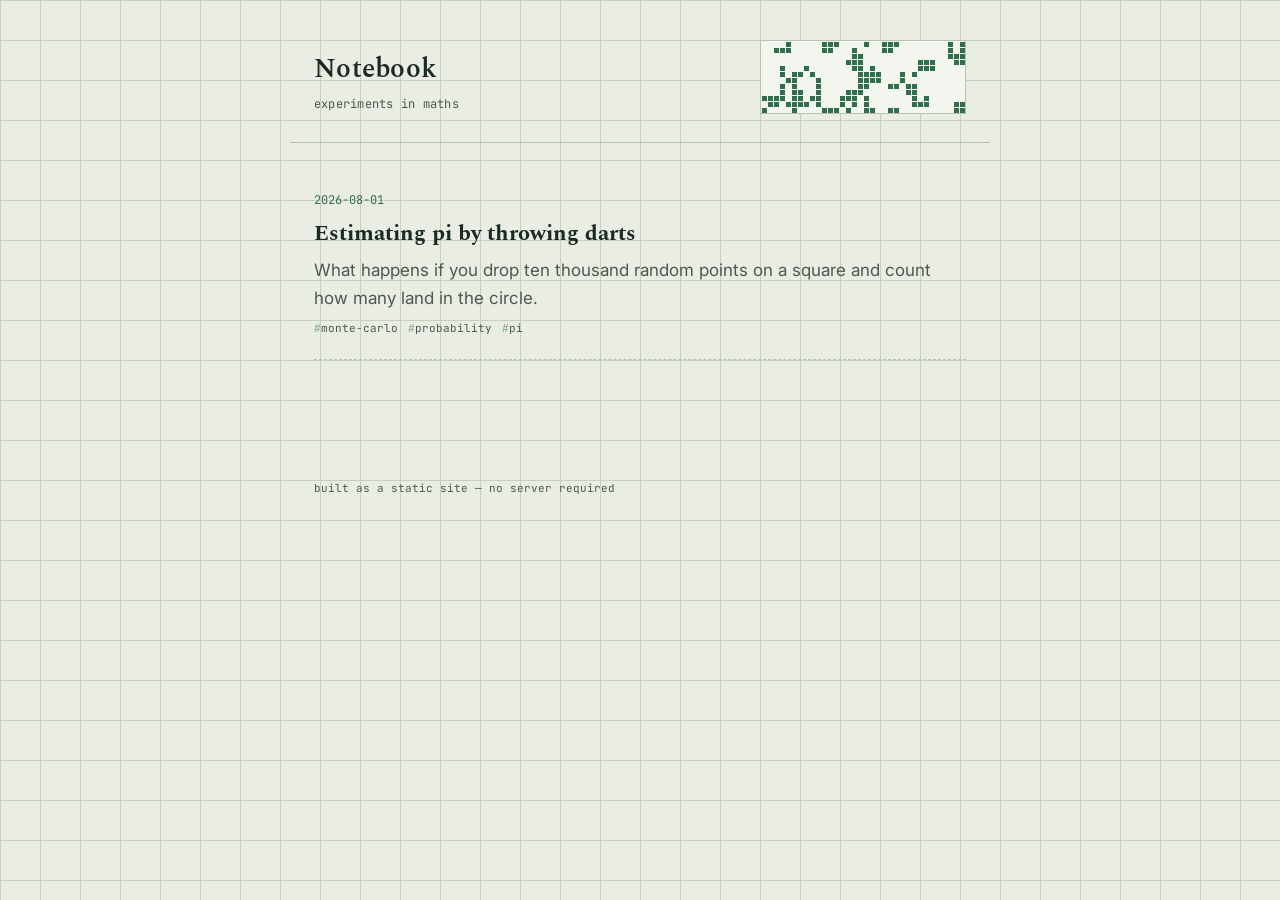
==== index.html @ 2cc1c885 "Update index.html" ====
<!DOCTYPE html>
<html lang="en">
<head>
<meta charset="UTF-8">
<meta name="viewport" content="width=device-width, initial-scale=1.0">
<title>Notebook — experiments in maths</title>
<meta name="description" content="A running notebook of small maths ideas explored in code.">
<link rel="preconnect" href="https://fonts.googleapis.com">
<link href="https://fonts.googleapis.com/css2?family=Spectral:wght@500;600&family=Inter:wght@400;500&family=JetBrains+Mono:wght@400;500&display=swap" rel="stylesheet">
<link rel="stylesheet" href="css/style.css">
<link rel="icon" href="favicon.ico" type="image/x-icon">
</head>
<body>

<header class="site-header">
  <div>
    <h1 class="site-title"><a href="index.html">Notebook</a></h1>
    <p class="site-tagline">experiments in maths</p>
  </div>
  <canvas class="life-strip" id="life-strip" aria-hidden="true"></canvas>
</header>

<main class="page">
  <ul class="entry-list" id="entry-list" hidden></ul>

  <div class="empty-page" id="empty-state">
    <h2>This notebook is empty.</h2>
    <p>
      Entries will appear here once the first one is published.
      Add a Markdown file to <code>posts/</code> and an entry to
      <code>posts/manifest.js</code> to get started — see the
      project <code>README.md</code> for the full walkthrough.
    </p>
  </div>
</main>

<footer class="site-footer">built as a static site — no server required</footer>

<script src="js/life-strip.js"></script>
<script src="posts/manifest.js"></script>
<script>
  mountLifeStrip(document.getElementById('life-strip'));

  var posts = (window.POSTS || []).slice().sort(function (a, b) {
    return a.date < b.date ? 1 : -1;
  });

  if (posts.length > 0) {
    document.getElementById('empty-state').hidden = true;
    var list = document.getElementById('entry-list');
    list.hidden = false;
    posts.forEach(function (post) {
      var li = document.createElement('li');

      var date = document.createElement('span');
      date.className = 'entry-date';
      date.textContent = post.date;

      var title = document.createElement('h2');
      title.className = 'entry-title';
      var a = document.createElement('a');
      a.href = 'post.html?post=' + encodeURIComponent(post.slug);
      a.textContent = post.title;
      title.appendChild(a);

      var summary = document.createElement('p');
      summary.className = 'entry-summary';
      summary.textContent = post.summary || '';

      li.appendChild(date);
      li.appendChild(title);
      li.appendChild(summary);

      if (post.tags && post.tags.length) {
        var tags = document.createElement('div');
        tags.className = 'entry-tags';
        post.tags.forEach(function (t) {
          var span = document.createElement('span');
          span.textContent = t;
          tags.appendChild(span);
        });
        li.appendChild(tags);
      }

      list.appendChild(li);
    });
  }
</script>
</body>
</html>
---- css/style.css ----
/* ============================================================
   Design tokens
   Concept: a working mathematician's notebook, rendered digitally.
   Grid paper, ink, a single plotted-line green, sienna for the
   one interactive/live thing on the page.
   ============================================================ */

:root {
  --paper:      #E9EDE4;
  --paper-raise:#F3F5EF;
  --ink:        #1B2A22;
  --ink-soft:   #4A5A4F;
  --grid-line:  #C7D0BE;
  --rule:       #B9C2AF;
  --plot:       #2F6F4E;   /* primary accent — plotted computation */
  --plot-dim:   #7FA98C;
  --live:       #B5542E;   /* signature accent — the one "live" thing */
  --data:       #3B5BDB;   /* used sparingly, numbers/code only */

  --font-display: 'Spectral', Georgia, serif;
  --font-body:    'Inter', -apple-system, sans-serif;
  --font-mono:    'JetBrains Mono', ui-monospace, Menlo, monospace;

  --grid-size: 40px;
  --content-w: 700px;
}

* { box-sizing: border-box; }

html { scroll-behavior: smooth; }

@media (prefers-reduced-motion: reduce) {
  html { scroll-behavior: auto; }
  *, *::before, *::after {
    animation-duration: 0.001ms !important;
    animation-iteration-count: 1 !important;
    transition-duration: 0.001ms !important;
  }
}

body {
  margin: 0;
  background:
    linear-gradient(var(--grid-line) 1px, transparent 1px) 0 0 / var(--grid-size) var(--grid-size),
    linear-gradient(90deg, var(--grid-line) 1px, transparent 1px) 0 0 / var(--grid-size) var(--grid-size),
    var(--paper);
  color: var(--ink);
  font-family: var(--font-body);
  font-size: 17px;
  line-height: 1.6;
  -webkit-font-smoothing: antialiased;
}

a { color: var(--plot); text-decoration-color: var(--plot-dim); }
a:hover { text-decoration-color: var(--plot); }
a:focus-visible, button:focus-visible {
  outline: 2px solid var(--live);
  outline-offset: 3px;
}

/* ---------------- Header / ambient signature ---------------- */

.site-header {
  max-width: var(--content-w);
  margin: 0 auto;
  padding: 40px 24px 28px;
  display: flex;
  align-items: flex-end;
  justify-content: space-between;
  gap: 16px;
  border-bottom: 1px solid var(--rule);
}

.site-title {
  font-family: var(--font-display);
  font-weight: 600;
  font-size: 27px;
  letter-spacing: 0.01em;
  margin: 0;
}

.site-title a { color: var(--ink); text-decoration: none; }

.site-tagline {
  font-family: var(--font-mono);
  font-size: 12px;
  color: var(--ink-soft);
  margin: 4px 0 0;
  letter-spacing: 0.02em;
}

/* The living cellular-automaton strip — the one signature element.
   A quiet grid of cells that evolves under Conway's Game of Life
   rules, forever, in the corner of every page. */
.life-strip {
  flex-shrink: 0;
  border: 1px solid var(--rule);
  background: var(--paper-raise);
  image-rendering: pixelated;
  display: block;
}

/* ---------------- Layout shells ---------------- */

.page {
  max-width: var(--content-w);
  margin: 0 auto;
  padding: 0 24px 96px;
}

.entry-list {
  list-style: none;
  margin: 48px 0 0;
  padding: 0;
}

.entry-list li {
  border-bottom: 1px dashed var(--rule);
  padding: 22px 0;
}
.entry-list li:first-child { padding-top: 0; }

.entry-date {
  font-family: var(--font-mono);
  font-size: 12px;
  color: var(--plot);
  display: block;
  margin-bottom: 6px;
}

.entry-title {
  font-family: var(--font-display);
  font-size: 22px;
  margin: 0 0 6px;
}
.entry-title a { text-decoration: none; color: var(--ink); }
.entry-title a:hover { color: var(--plot); }

.entry-summary { color: var(--ink-soft); margin: 0; }

.entry-tags {
  font-family: var(--font-mono);
  font-size: 11px;
  color: var(--ink-soft);
  margin-top: 8px;
}
.entry-tags span::before { content: "#"; color: var(--plot-dim); }
.entry-tags span { margin-right: 10px; }

/* ---------------- Empty notebook state ---------------- */

.empty-page {
  margin-top: 64px;
  padding: 32px 28px;
  border: 1px solid var(--rule);
  background: var(--paper-raise);
  position: relative;
}

.empty-page::before {
  content: "";
  position: absolute;
  left: 28px; right: 28px; top: 60%;
  border-top: 1px dashed var(--rule);
}

.empty-page h2 {
  font-family: var(--font-display);
  font-weight: 500;
  font-size: 19px;
  margin: 0 0 10px;
}

.empty-page p {
  color: var(--ink-soft);
  margin: 0;
}

.empty-page code {
  font-family: var(--font-mono);
  font-size: 13px;
  background: var(--paper);
  border: 1px solid var(--rule);
  padding: 1px 6px;
}

/* ---------------- Article ---------------- */

.article-header { margin: 48px 0 8px; }

.article-title {
  font-family: var(--font-display);
  font-size: 34px;
  line-height: 1.2;
  margin: 0 0 10px;
}

.article-meta {
  font-family: var(--font-mono);
  font-size: 12px;
  color: var(--plot);
}

.article-body {
  margin-top: 32px;
  font-size: 18px;
}

.article-body h2 {
  font-family: var(--font-display);
  font-size: 24px;
  margin: 40px 0 14px;
}

.article-body h3 {
  font-family: var(--font-display);
  font-size: 19px;
  margin: 32px 0 12px;
}

.article-body p { margin: 0 0 18px; }

.article-body code {
  font-family: var(--font-mono);
  font-size: 0.85em;
  background: var(--paper-raise);
  border: 1px solid var(--rule);
  padding: 1px 5px;
}

.article-body pre {
  font-family: var(--font-mono);
  font-size: 13px;
  background: var(--paper-raise);
  border: 1px solid var(--rule);
  padding: 16px;
  overflow-x: auto;
}
.article-body pre code { border: none; padding: 0; background: none; }

.article-body blockquote {
  margin: 0 0 18px;
  padding-left: 16px;
  border-left: 2px solid var(--plot-dim);
  color: var(--ink-soft);
}

/* margin note style for inline data callouts written by the author */
.article-body .note,
.article-body table {
  font-size: 15px;
}

.article-body table {
  border-collapse: collapse;
  width: 100%;
  margin: 0 0 18px;
}
.article-body th, .article-body td {
  border: 1px solid var(--rule);
  padding: 6px 10px;
  text-align: left;
}
.article-body th { font-family: var(--font-mono); font-weight: 500; font-size: 12px; }

/* ---------------- Widget dock ---------------- */

.widget-dock {
  margin: 28px 0 40px;
  border: 1px solid var(--rule);
  background: var(--paper-raise);
}

.widget-dock-label {
  font-family: var(--font-mono);
  font-size: 11px;
  color: var(--ink-soft);
  padding: 8px 14px;
  border-bottom: 1px dashed var(--rule);
  letter-spacing: 0.03em;
}

.widget-dock-body { padding: 18px; }

/* ---------------- Misc ---------------- */

.back-link {
  font-family: var(--font-mono);
  font-size: 13px;
  display: inline-block;
  margin-top: 44px;
}

.site-footer {
  max-width: var(--content-w);
  margin: 0 auto;
  padding: 24px 24px 60px;
  font-family: var(--font-mono);
  font-size: 11px;
  color: var(--ink-soft);
}

@media (max-width: 560px) {
  .site-header { flex-direction: column; align-items: flex-start; }
  .article-title { font-size: 27px; }
}
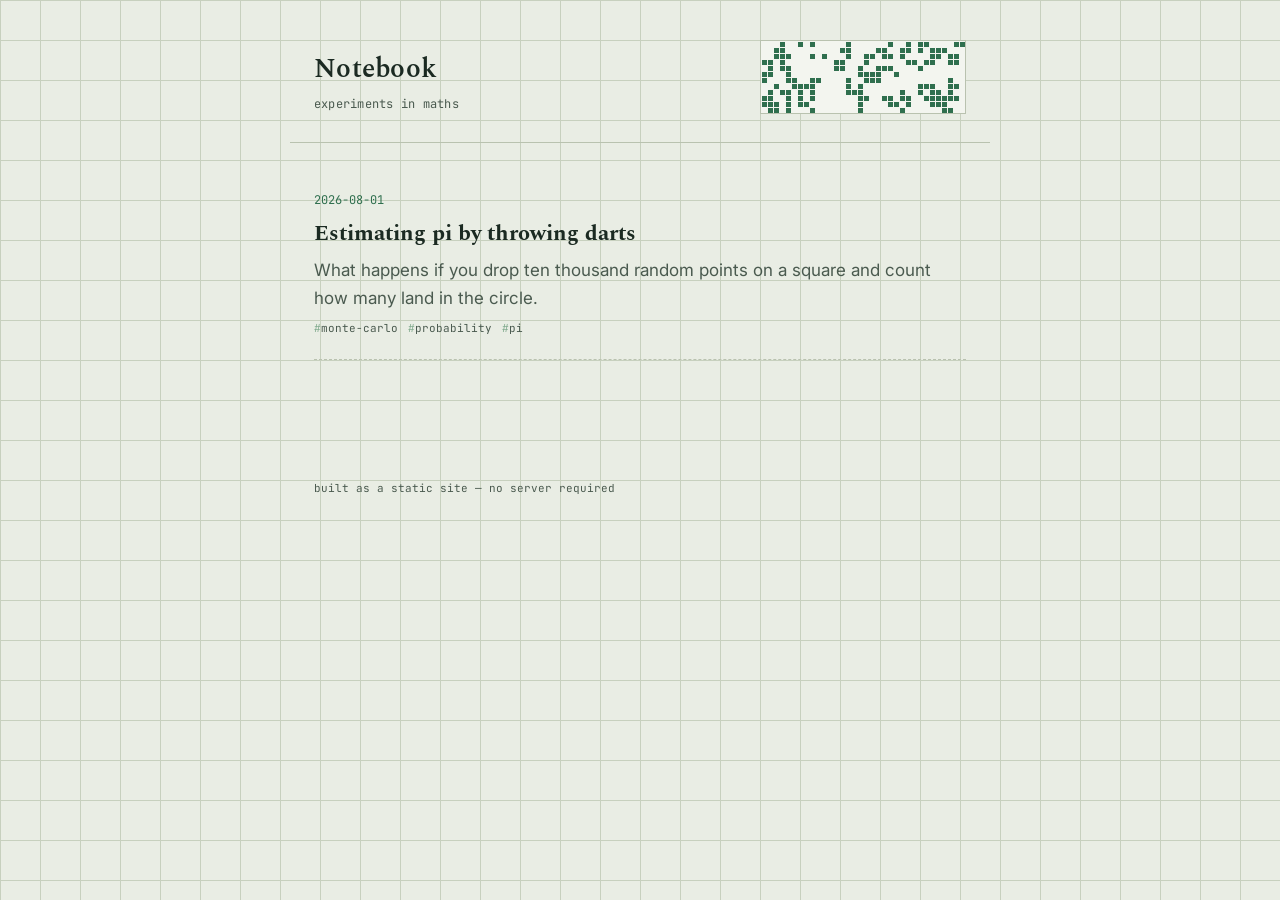
==== commit 673e3862: "Voronoi test" ====
--- a/index.html
+++ b/index.html
@@ -8,7 +8,7 @@
 <link rel="preconnect" href="https://fonts.googleapis.com">
 <link href="https://fonts.googleapis.com/css2?family=Spectral:wght@500;600&family=Inter:wght@400;500&family=JetBrains+Mono:wght@400;500&display=swap" rel="stylesheet">
 <link rel="stylesheet" href="css/style.css">
-<link rel="icon" href="favicon.ico" type="image/x-icon">
+<link rel="icon" href="favicon.ico" type="image/png">
 </head>
 <body>
 
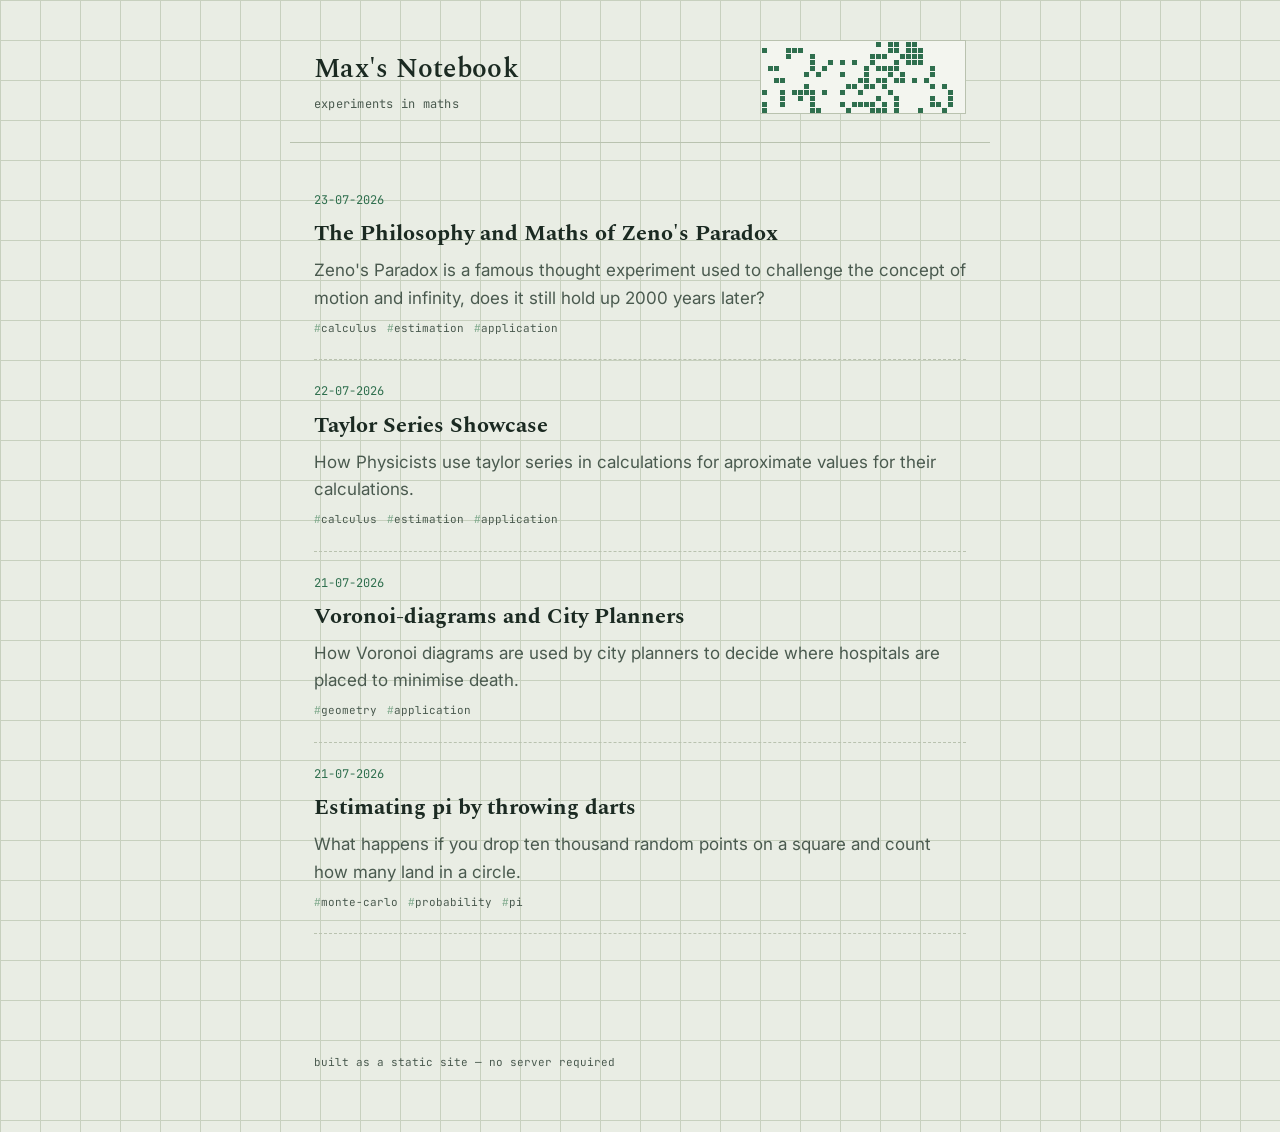
==== commit 4f3c3da4: "Zeno" ====
--- a/index.html
+++ b/index.html
@@ -3,7 +3,7 @@
 <head>
 <meta charset="UTF-8">
 <meta name="viewport" content="width=device-width, initial-scale=1.0">
-<title>Notebook — experiments in maths</title>
+<title>Max's Notebook — experiments in maths</title>
 <meta name="description" content="A running notebook of small maths ideas explored in code.">
 <link rel="preconnect" href="https://fonts.googleapis.com">
 <link href="https://fonts.googleapis.com/css2?family=Spectral:wght@500;600&family=Inter:wght@400;500&family=JetBrains+Mono:wght@400;500&display=swap" rel="stylesheet">
@@ -14,7 +14,7 @@
 
 <header class="site-header">
   <div>
-    <h1 class="site-title"><a href="index.html">Notebook</a></h1>
+    <h1 class="site-title"><a href="index.html">Max's Notebook</a></h1>
     <p class="site-tagline">experiments in maths</p>
   </div>
   <canvas class="life-strip" id="life-strip" aria-hidden="true"></canvas>
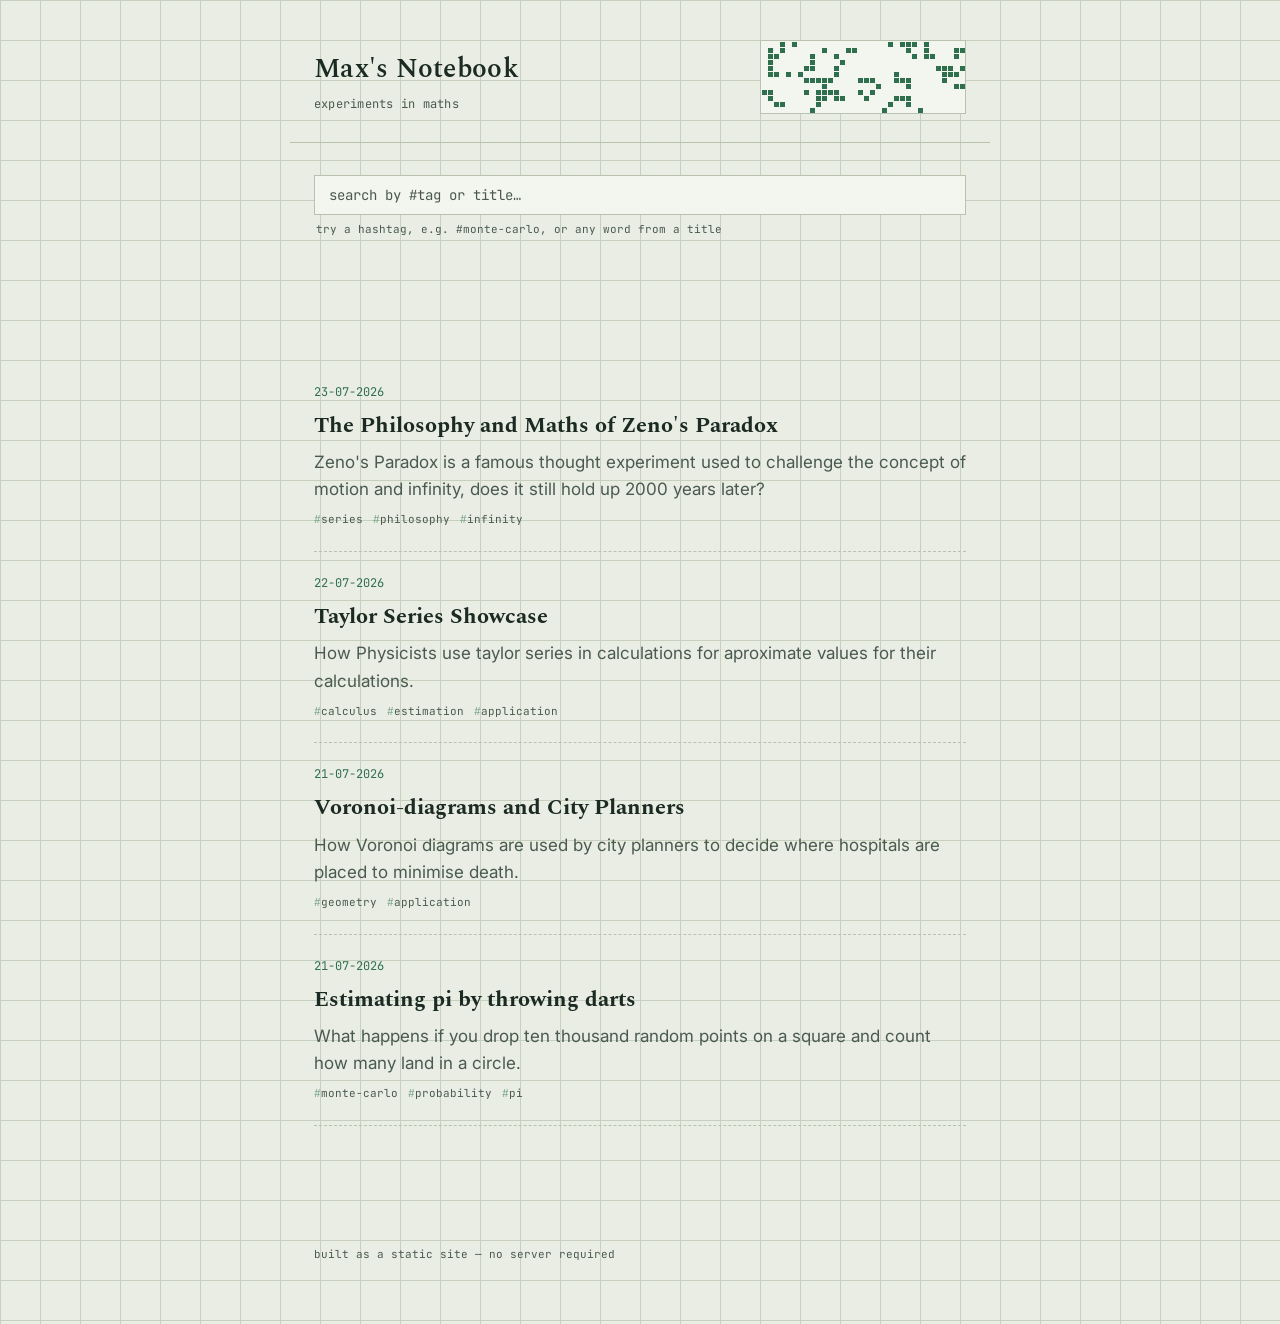
==== commit 8ce26816: "Search Bar" ====
--- a/index.html
+++ b/index.html
@@ -20,6 +20,13 @@
   <canvas class="life-strip" id="life-strip" aria-hidden="true"></canvas>
 </header>
 
+<div class="page">
+  <div class="search-bar">
+    <input type="text" class="search-input" id="search-input" placeholder="search by #tag or title…">
+    <p class="search-hint">try a hashtag, e.g. #monte-carlo, or any word from a title</p>
+  </div>
+</div>
+
 <main class="page">
   <ul class="entry-list" id="entry-list" hidden></ul>
 
@@ -41,14 +48,51 @@
 <script>
   mountLifeStrip(document.getElementById('life-strip'));
 
-  var posts = (window.POSTS || []).slice().sort(function (a, b) {
+  var allPosts = (window.POSTS || []).slice().sort(function (a, b) {
     return a.date < b.date ? 1 : -1;
   });
 
-  if (posts.length > 0) {
-    document.getElementById('empty-state').hidden = true;
-    var list = document.getElementById('entry-list');
+  var list = document.getElementById('entry-list');
+  var emptyState = document.getElementById('empty-state');
+  var searchInput = document.getElementById('search-input');
+
+  function matches(post, query) {
+    if (!query) return true;
+    query = query.toLowerCase().replace(/^#/, '');
+    var inTitle = post.title.toLowerCase().indexOf(query) !== -1;
+    var inTags = (post.tags || []).some(function (t) {
+      return t.toLowerCase().indexOf(query) !== -1;
+    });
+    return inTitle || inTags;
+  }
+
+  function renderList(posts) {
+    list.innerHTML = '';
+
+    if (allPosts.length === 0) {
+      emptyState.hidden = false;
+      list.hidden = true;
+      return;
+    }
+    emptyState.hidden = true;
+
+    if (posts.length === 0) {
+      list.hidden = true;
+      var none = document.getElementById('no-results');
+      if (!none) {
+        none = document.createElement('p');
+        none.id = 'no-results';
+        none.className = 'no-results';
+        list.parentNode.insertBefore(none, list.nextSibling);
+      }
+      none.textContent = 'No entries match "' + searchInput.value + '".';
+      return;
+    }
+
+    var none = document.getElementById('no-results');
+    if (none) none.remove();
     list.hidden = false;
+
     posts.forEach(function (post) {
       var li = document.createElement('li');
 
@@ -77,6 +121,10 @@
         post.tags.forEach(function (t) {
           var span = document.createElement('span');
           span.textContent = t;
+          span.addEventListener('click', function () {
+            searchInput.value = '#' + t;
+            renderList(allPosts.filter(function (p) { return matches(p, '#' + t); }));
+          });
           tags.appendChild(span);
         });
         li.appendChild(tags);
@@ -85,6 +133,12 @@
       list.appendChild(li);
     });
   }
+
+  searchInput.addEventListener('input', function () {
+    renderList(allPosts.filter(function (p) { return matches(p, searchInput.value); }));
+  });
+
+  renderList(allPosts);
 </script>
 </body>
 </html>
--- a/css/style.css
+++ b/css/style.css
@@ -304,3 +304,43 @@
   .site-header { flex-direction: column; align-items: flex-start; }
   .article-title { font-size: 27px; }
 }
+
+/* ---------------- Search ---------------- */
+
+.search-bar {
+  margin: 32px 0 0;
+}
+
+.search-input {
+  width: 100%;
+  font-family: var(--font-mono);
+  font-size: 14px;
+  padding: 10px 14px;
+  border: 1px solid var(--rule);
+  background: var(--paper-raise);
+  color: var(--ink);
+}
+
+.search-input::placeholder { color: var(--ink-soft); }
+
+.search-input:focus-visible {
+  outline: 2px solid var(--live);
+  outline-offset: 2px;
+}
+
+.search-hint {
+  font-family: var(--font-mono);
+  font-size: 11px;
+  color: var(--ink-soft);
+  margin: 6px 2px 0;
+}
+
+.no-results {
+  font-family: var(--font-mono);
+  font-size: 13px;
+  color: var(--ink-soft);
+  margin-top: 40px;
+}
+
+.entry-tags span { cursor: pointer; }
+.entry-tags span:hover { color: var(--plot); }
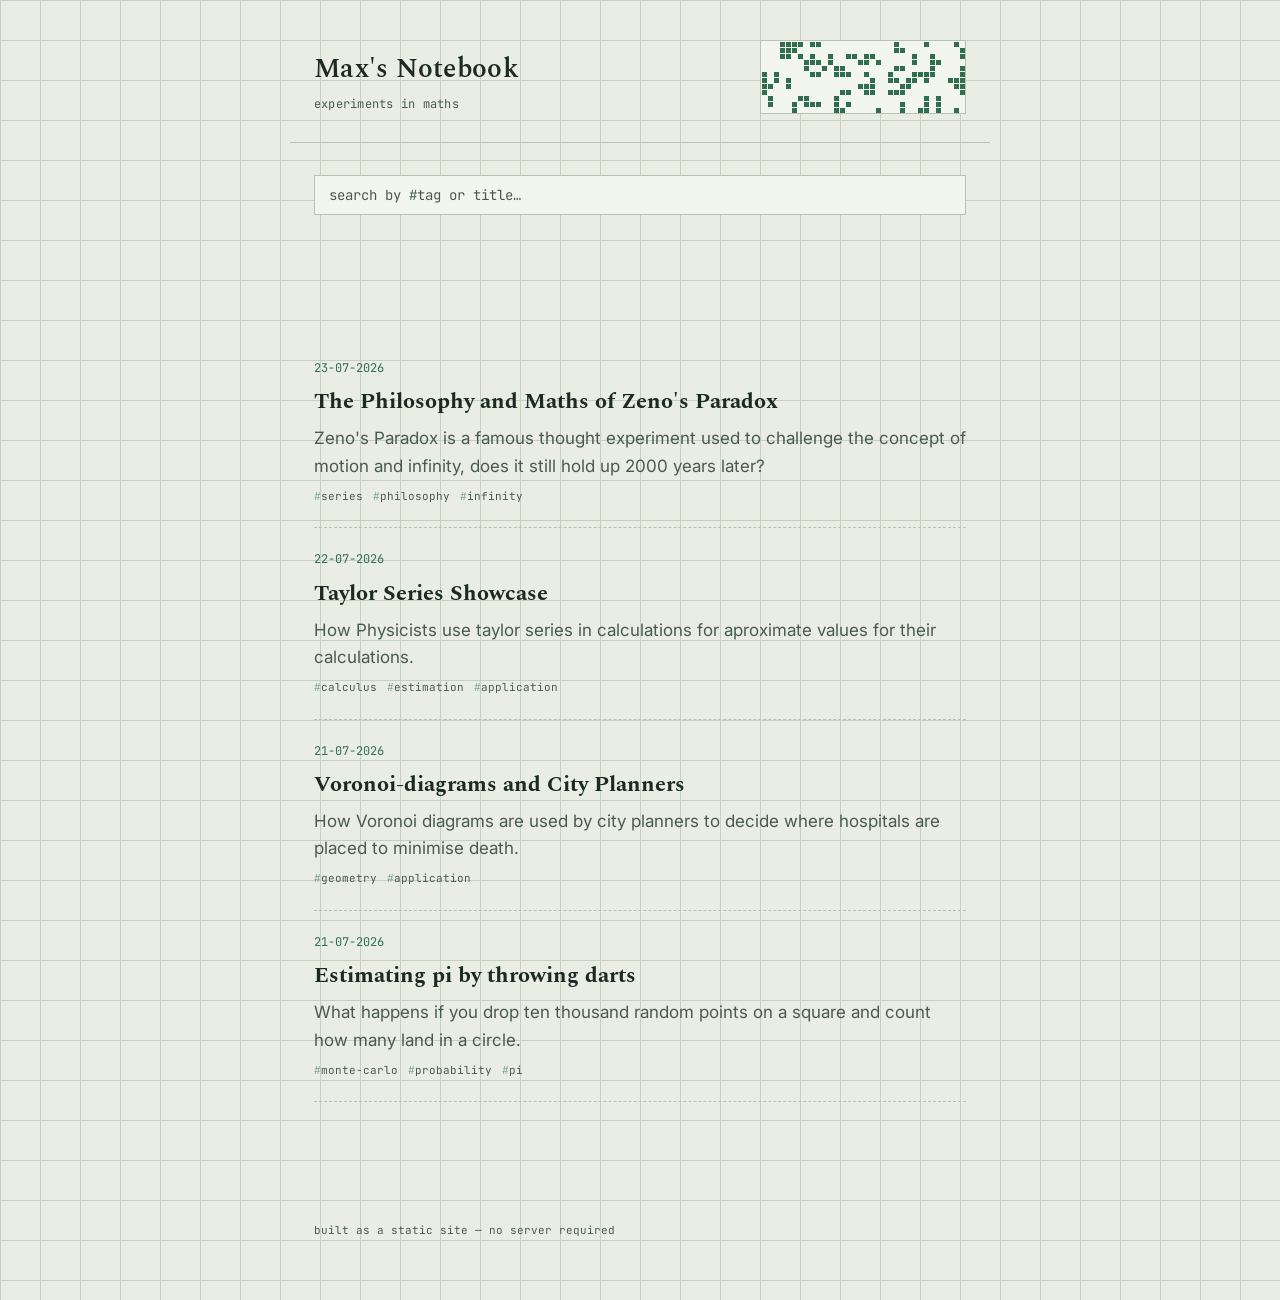
==== commit 13e06654: "Q" ====
--- a/index.html
+++ b/index.html
@@ -23,7 +23,6 @@
 <div class="page">
   <div class="search-bar">
     <input type="text" class="search-input" id="search-input" placeholder="search by #tag or title…">
-    <p class="search-hint">try a hashtag, e.g. #monte-carlo, or any word from a title</p>
   </div>
 </div>
 
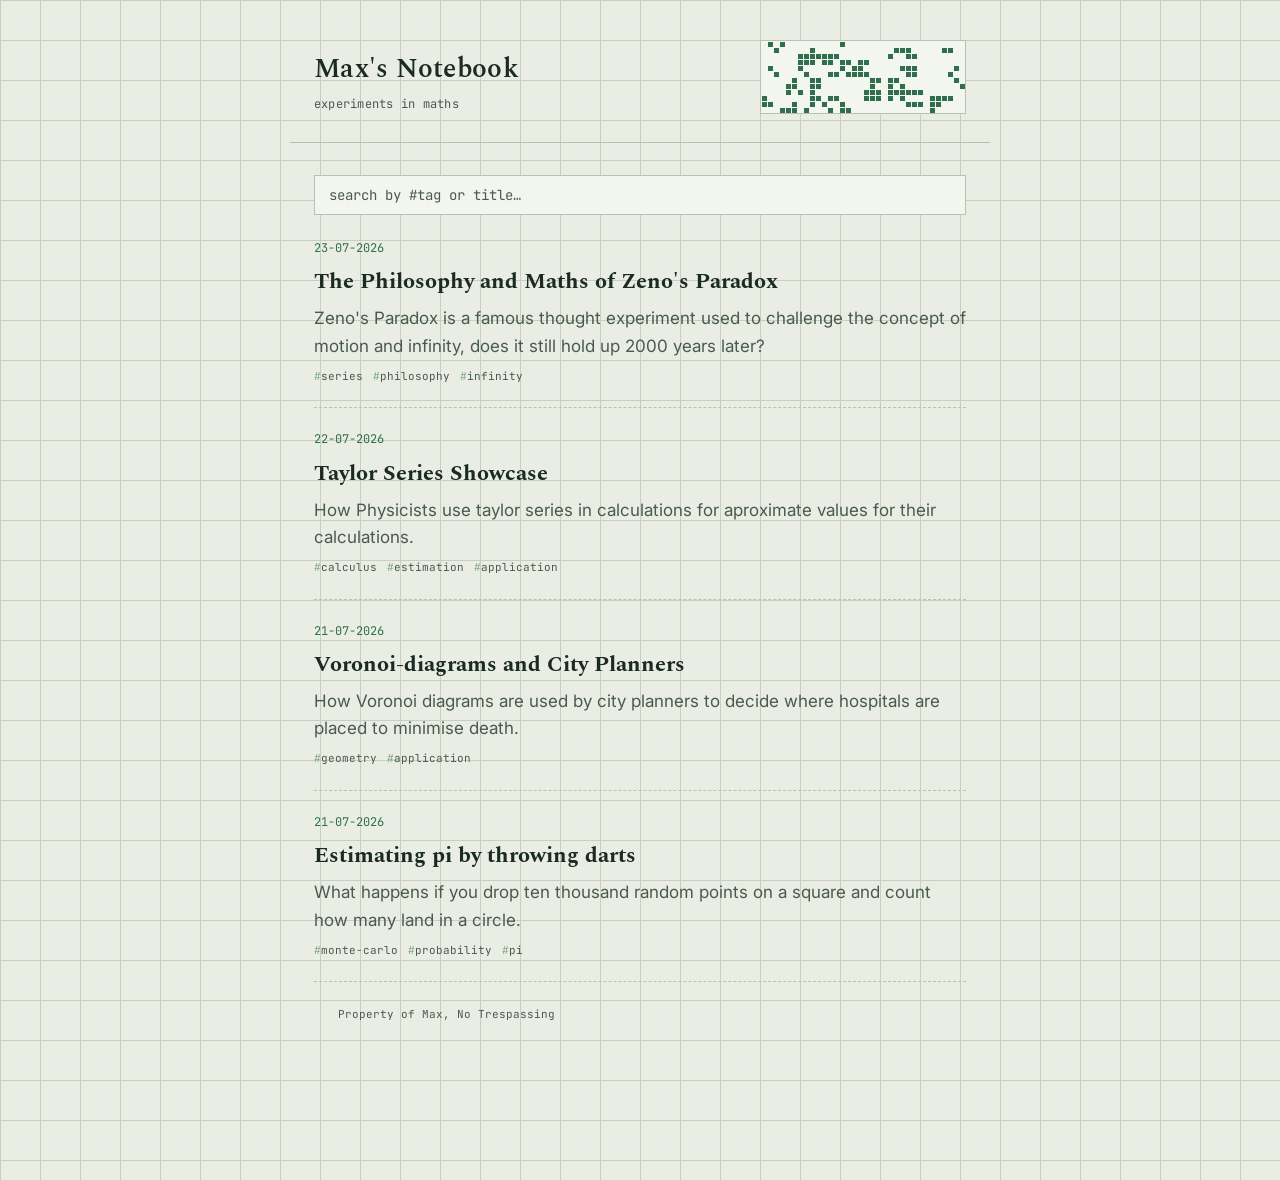
==== commit 33cad20a: "Rq" ====
--- a/index.html
+++ b/index.html
@@ -24,9 +24,7 @@
   <div class="search-bar">
     <input type="text" class="search-input" id="search-input" placeholder="search by #tag or title…">
   </div>
-</div>
 
-<main class="page">
   <ul class="entry-list" id="entry-list" hidden></ul>
 
   <div class="empty-page" id="empty-state">
@@ -40,7 +38,7 @@
   </div>
 </main>
 
-<footer class="site-footer">built as a static site — no server required</footer>
+<footer class="site-footer">Property of Max, No Trespassing</footer>
 
 <script src="js/life-strip.js"></script>
 <script src="posts/manifest.js"></script>
--- a/css/style.css
+++ b/css/style.css
@@ -110,7 +110,7 @@
 
 .entry-list {
   list-style: none;
-  margin: 48px 0 0;
+  margin: 24px 0 0;
   padding: 0;
 }
 
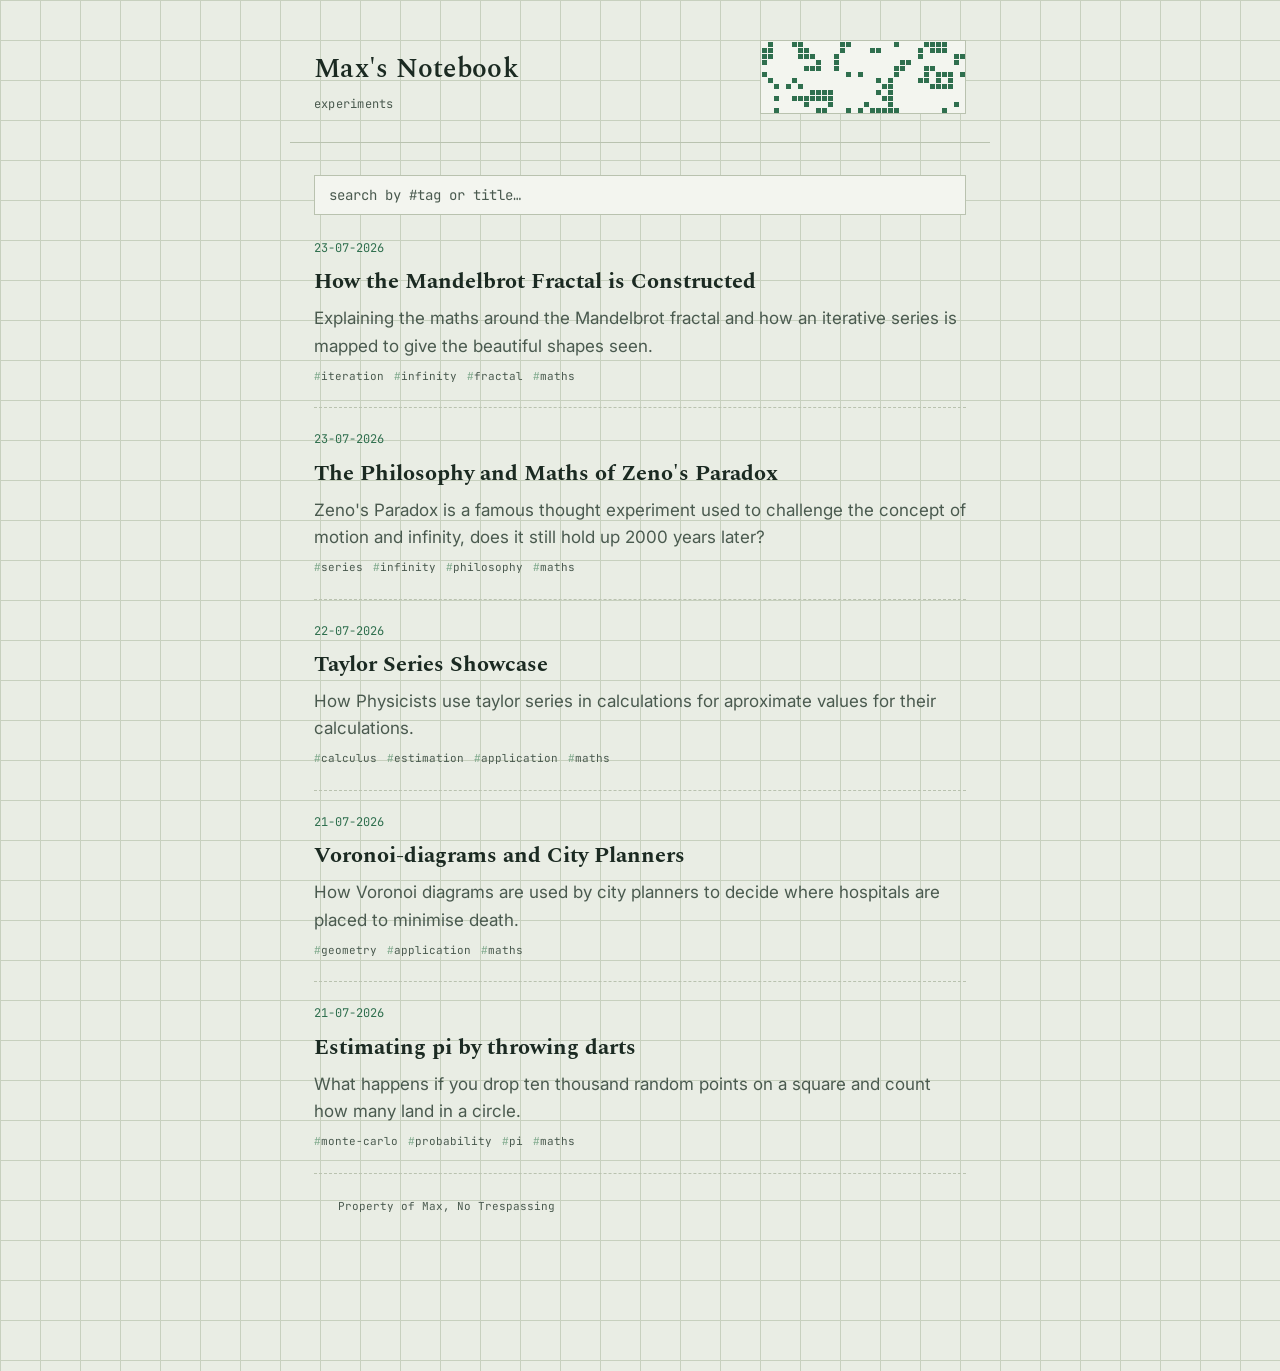
==== commit 71a9720e: "Ma" ====
--- a/index.html
+++ b/index.html
@@ -3,7 +3,7 @@
 <head>
 <meta charset="UTF-8">
 <meta name="viewport" content="width=device-width, initial-scale=1.0">
-<title>Max's Notebook — experiments in maths</title>
+<title>Max's Notebook — experiments</title>
 <meta name="description" content="A running notebook of small maths ideas explored in code.">
 <link rel="preconnect" href="https://fonts.googleapis.com">
 <link href="https://fonts.googleapis.com/css2?family=Spectral:wght@500;600&family=Inter:wght@400;500&family=JetBrains+Mono:wght@400;500&display=swap" rel="stylesheet">
@@ -15,7 +15,7 @@
 <header class="site-header">
   <div>
     <h1 class="site-title"><a href="index.html">Max's Notebook</a></h1>
-    <p class="site-tagline">experiments in maths</p>
+    <p class="site-tagline">experiments</p>
   </div>
   <canvas class="life-strip" id="life-strip" aria-hidden="true"></canvas>
 </header>
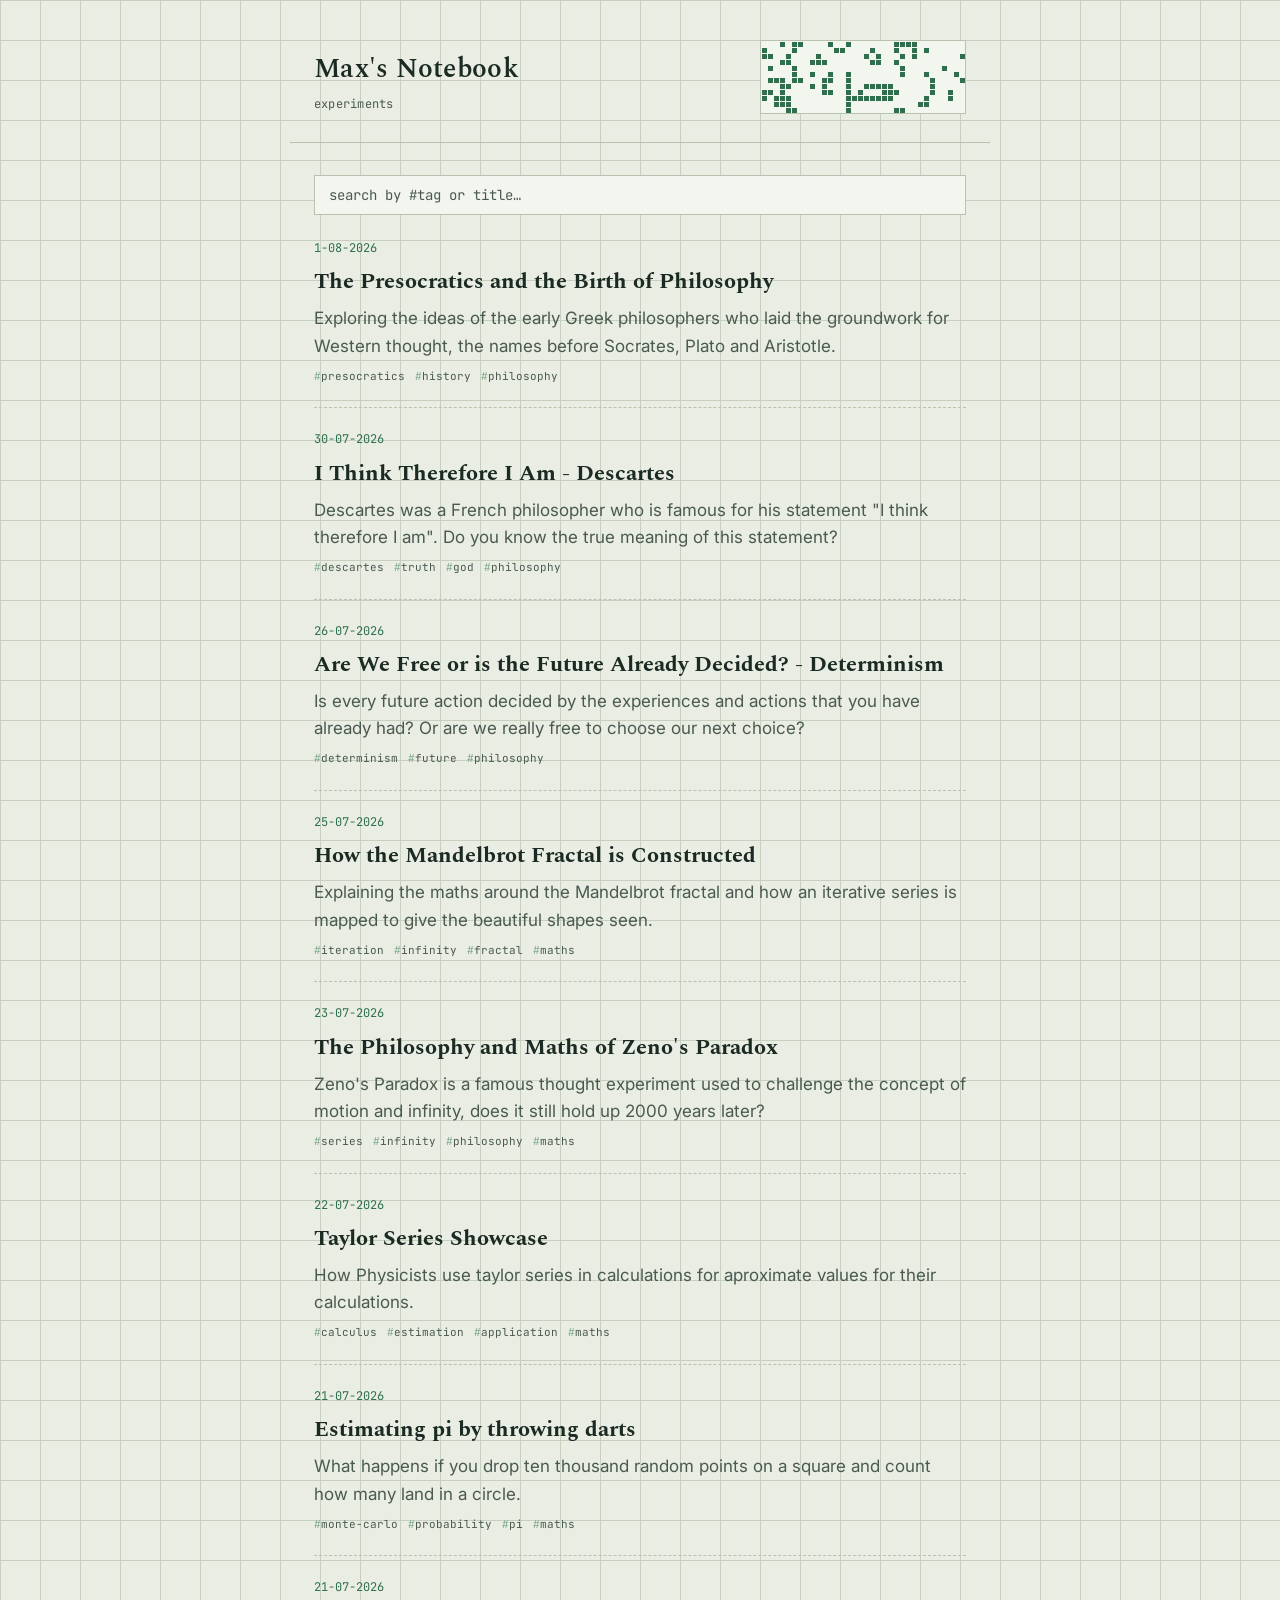
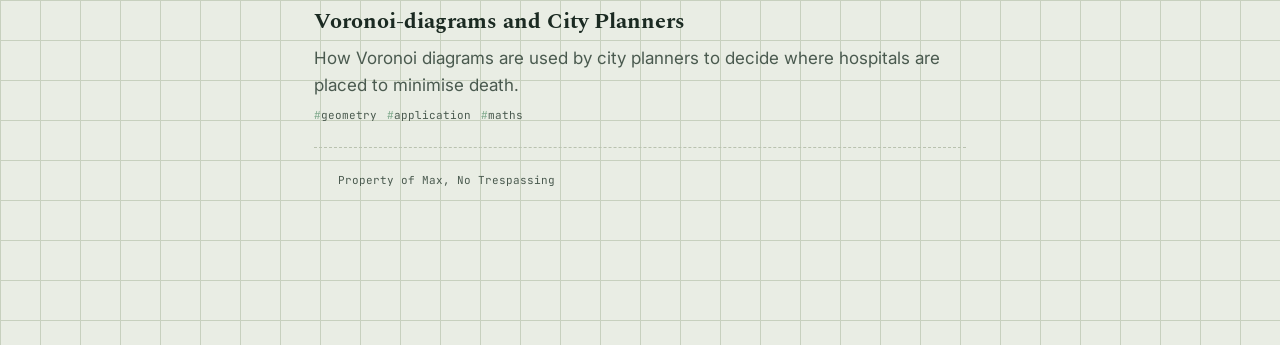
==== commit 71ce2c86: "RQ" ====
--- a/index.html
+++ b/index.html
@@ -45,9 +45,15 @@
 <script>
   mountLifeStrip(document.getElementById('life-strip'));
 
-  var allPosts = (window.POSTS || []).slice().sort(function (a, b) {
-    return a.date < b.date ? 1 : -1;
-  });
+function parseDate(d) {
+  // expects DD-MM-YYYY
+  var parts = d.split('-');
+  return parseInt(parts[2], 10) * 10000 + parseInt(parts[1], 10) * 100 + parseInt(parts[0], 10);
+}
+
+var allPosts = (window.POSTS || []).slice().sort(function (a, b) {
+  return parseDate(b.date) - parseDate(a.date);
+});
 
   var list = document.getElementById('entry-list');
   var emptyState = document.getElementById('empty-state');
--- a/css/style.css
+++ b/css/style.css
@@ -342,5 +342,13 @@
   margin-top: 40px;
 }
 
+.article-body img {
+  max-width: 100%;
+  height: auto;
+  display: block;
+  margin: 24px 0;
+  border: 1px solid var(--rule);
+}
+
 .entry-tags span { cursor: pointer; }
 .entry-tags span:hover { color: var(--plot); }
